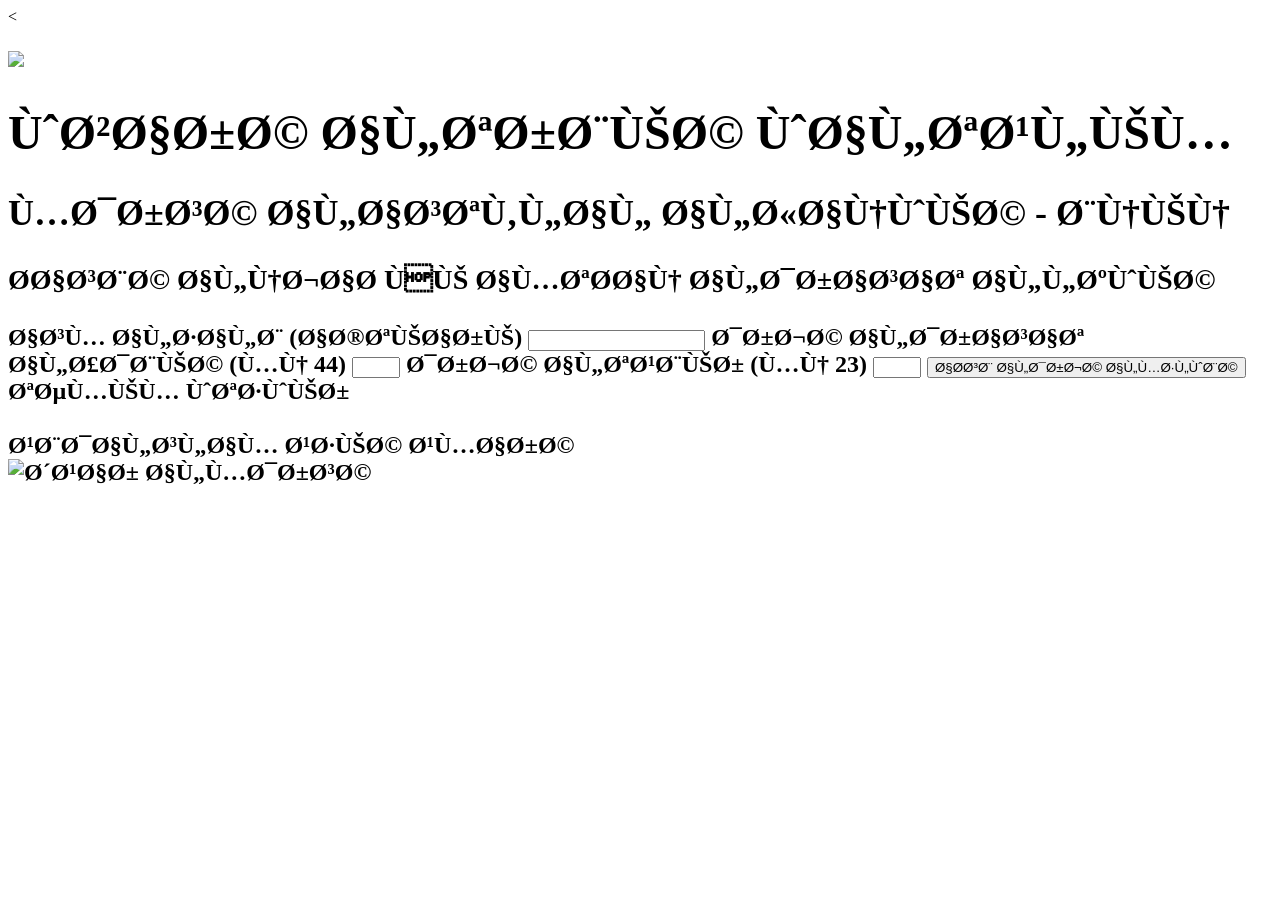
==== index.html @ 4fc02c97 "Add files via upload" ====
<!DOCTYPE html><

<h2

<meta charset="UTF-8">

<meta name="viewport" content="width=device-width, initial-scale=1.0">

<title>حاسبة الدراسات اللغوية</title>

<link rel="stylesheet" href="style.css">

<script src="script.js" defer></script>

</head>

<body>

<div class="container">

<img src="logo.png" class="logo">

<h1>وزارة التربية والتعليم</h1>

<h2>مدرسة الاستقلال الثانوية - بنين</h2>

<h3>حاسبة النجاح في امتحان الدراسات اللغوية</h3>

<div class="card">

<label>اسم الطالب (اختياري)</label>

<input type="text" id="name">

<label>درجة الدراسات الأدبية (من 44)</label>

<input type="number" id="adab" min="0" max="44">

<label>درجة التعبير (من 23)</label>

<input type="number" id="ta3beer" min="0" max="23">

<button onclick="calculate()">

احسب الدرجة المطلوبة

</button>

</div>

<div id="result"></div>

<footer>

تصميم وتطوير

<br><br>

<b>

عبدالسلام عطية عمارة

</b>

</footer>

</div>

</body>

</html>

<img src="logo.jpg" class="logo" alt="شعار المدرسة">
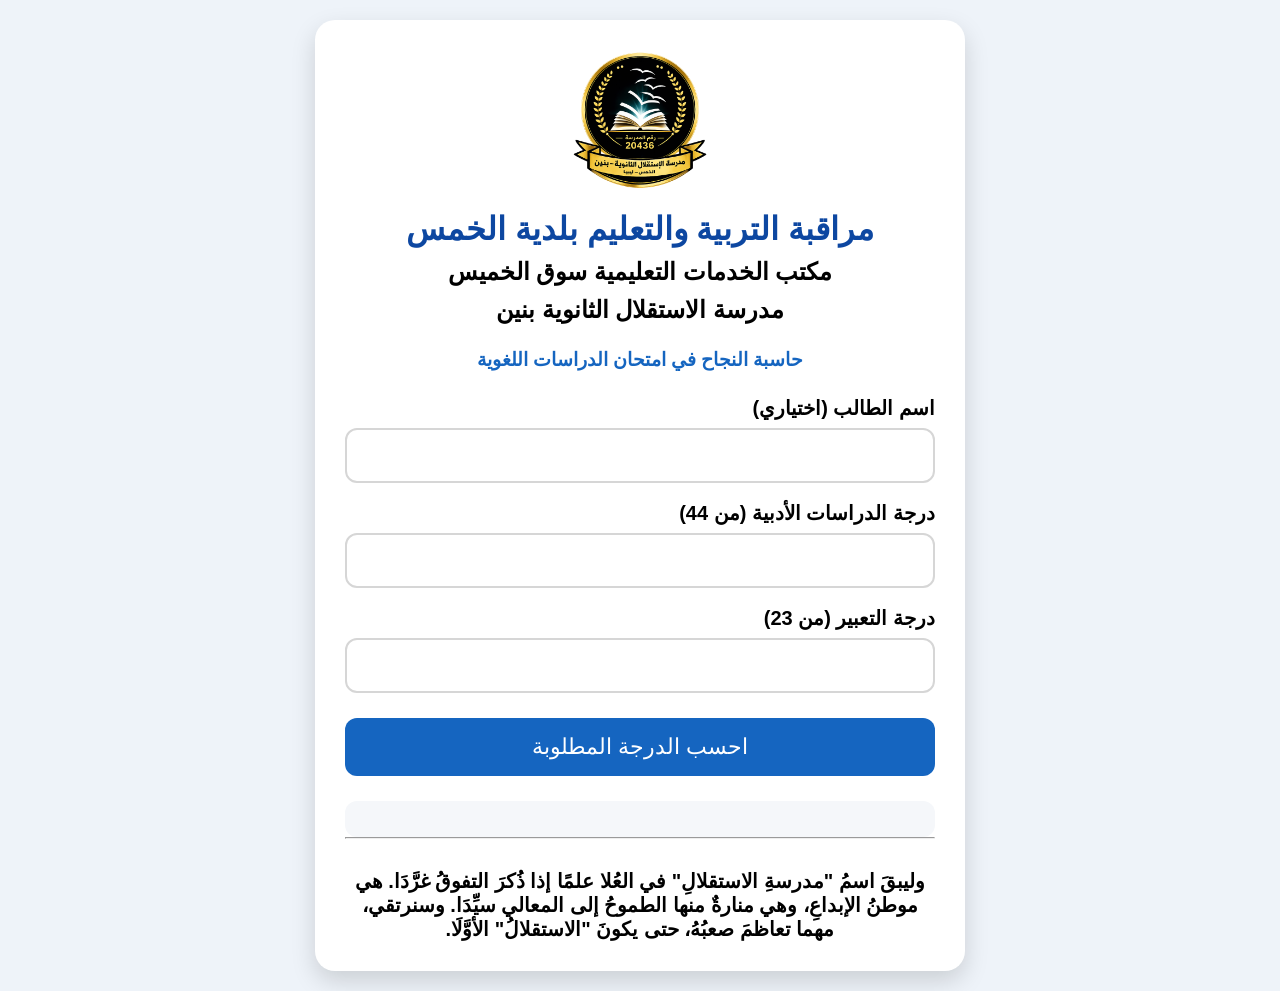
==== commit e541f03d: "Add files via upload" ====
--- a/index.html
+++ b/index.html
@@ -1,6 +1,7 @@
-<!DOCTYPE html><
+<!DOCTYPE html>
+<html lang="ar" dir="rtl">
 
-<h2
+<head>
 
 <meta charset="UTF-8">
 
@@ -10,8 +11,6 @@
 
 <link rel="stylesheet" href="style.css">
 
-<script src="script.js" defer></script>
-
 </head>
 
 <body>
@@ -20,13 +19,13 @@
 
 <img src="logo.png" class="logo">
 
-<h1>وزارة التربية والتعليم</h1>
+<h1>مراقبة التربية والتعليم بلدية الخمس</h1>
 
-<h2>مدرسة الاستقلال الثانوية - بنين</h2>
+<h2>مكتب الخدمات التعليمية سوق الخميس</h2>
+
+<h2>مدرسة الاستقلال الثانوية بنين</h2>
 
 <h3>حاسبة النجاح في امتحان الدراسات اللغوية</h3>
-
-<div class="card">
 
 <label>اسم الطالب (اختياري)</label>
 
@@ -34,7 +33,7 @@
 
 <label>درجة الدراسات الأدبية (من 44)</label>
 
-<input type="number" id="adab" min="0" max="44">
+<input type="number" id="adabi" min="0" max="44">
 
 <label>درجة التعبير (من 23)</label>
 
@@ -46,28 +45,23 @@
 
 </button>
 
+<div id="result"></div>
+
+<hr>
+
+<p class="footer">
+وليبقَ اسمُ "مدرسةِ الاستقلالِ" في العُلا
+علمًا إذا ذُكرَ التفوقُ غرَّدَا.
+هي موطنُ الإبداعِ، وهي منارةٌ
+منها الطموحُ إلى المعالي سيِّدَا.
+وسنرتقي، مهما تعاظمَ صعبُهُ،
+حتى يكونَ "الاستقلالُ" الأوَّلَا.
+</p>
+
 </div>
 
-<div id="result"></div>
-
-<footer>
-
-تصميم وتطوير
-
-<br><br>
-
-<b>
-
-عبدالسلام عطية عمارة
-
-</b>
-
-</footer>
-
-</div>
+<script src="script.js"></script>
 
 </body>
 
 </html>
-
-<img src="logo.jpg" class="logo" alt="شعار المدرسة">
--- a/style.css
+++ b/style.css
@@ -0,0 +1,93 @@
+*{
+    margin:0;
+    padding:0;
+    box-sizing:border-box;
+    font-family:Tahoma,sans-serif;
+}
+
+body{
+    direction:rtl;
+    background:#eef3f9;
+    padding:20px;
+}
+
+.container{
+    max-width:650px;
+    margin:auto;
+    background:#fff;
+    border-radius:20px;
+    padding:30px;
+    box-shadow:0 10px 25px rgba(0,0,0,.15);
+}
+
+.logo{
+    width:140px;
+    display:block;
+    margin:0 auto 20px;
+}
+
+h1{
+    color:#0d47a1;
+    text-align:center;
+    margin-bottom:10px;
+}
+
+h2{
+    text-align:center;
+    margin-bottom:10px;
+}
+
+h3{
+    color:#1565c0;
+    text-align:center;
+    margin:25px 0;
+}
+
+label{
+    display:block;
+    margin-top:18px;
+    margin-bottom:8px;
+    font-size:20px;
+    font-weight:bold;
+}
+
+input{
+    width:100%;
+    padding:14px;
+    border:2px solid #d6d6d6;
+    border-radius:12px;
+    font-size:20px;
+}
+
+button{
+    width:100%;
+    margin-top:25px;
+    padding:16px;
+    border:none;
+    border-radius:12px;
+    background:#1565c0;
+    color:#fff;
+    font-size:22px;
+    cursor:pointer;
+}
+
+button:hover{
+    background:#0d47a1;
+}
+
+#result{
+    margin-top:25px;
+    padding:18px;
+    border-radius:12px;
+    background:#f5f7fa;
+    font-size:22px;
+    text-align:center;
+    line-height:1.8;
+}
+
+.footer{
+    text-align:center;
+    margin-top:30px;
+    font-size:20px;
+    font-weight:bold;
+}
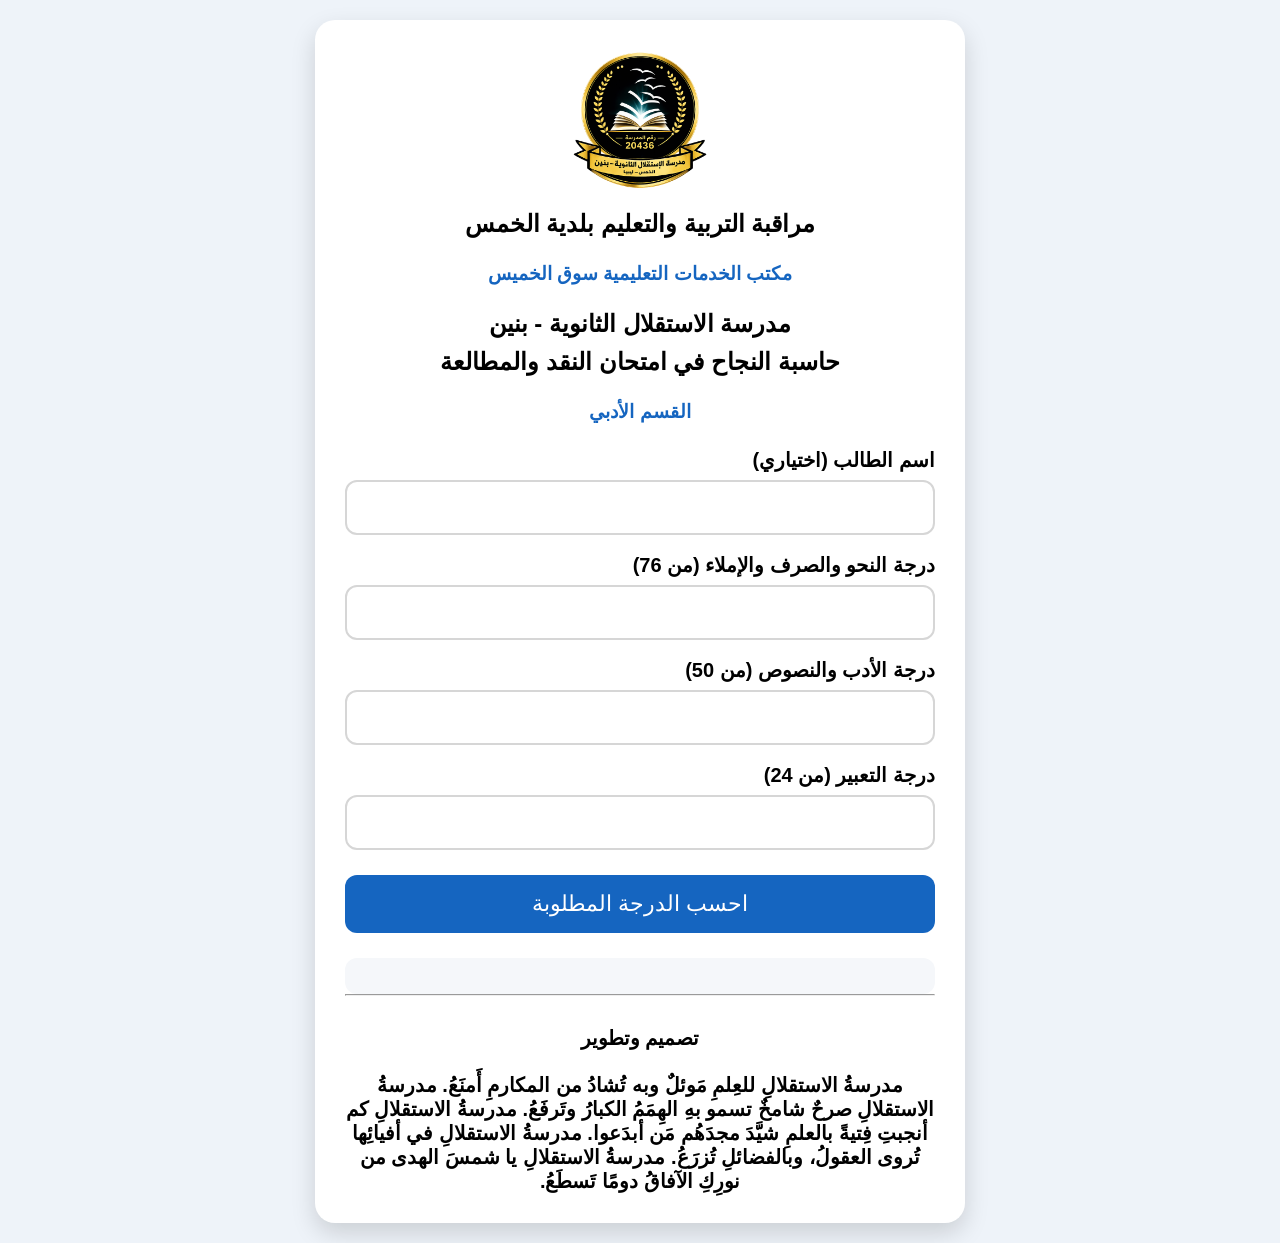
==== commit f7ff7005: "Add files via upload" ====
--- a/index.html
+++ b/index.html
@@ -7,7 +7,7 @@
 
 <meta name="viewport" content="width=device-width, initial-scale=1.0">
 
-<title>حاسبة الدراسات اللغوية</title>
+<title>حاسبة النجاح في امتحان النقد والمطالعة</title>
 
 <link rel="stylesheet" href="style.css">
 
@@ -19,25 +19,31 @@
 
 <img src="logo.png" class="logo">
 
-<h1>مراقبة التربية والتعليم بلدية الخمس</h1>
+<h2>مراقبة التربية والتعليم بلدية الخمس</h2>
 
-<h2>مكتب الخدمات التعليمية سوق الخميس</h2>
+<h3>مكتب الخدمات التعليمية سوق الخميس</h3>
 
-<h2>مدرسة الاستقلال الثانوية بنين</h2>
+<h2>مدرسة الاستقلال الثانوية - بنين</h2>
 
-<h3>حاسبة النجاح في امتحان الدراسات اللغوية</h3>
+<h2>حاسبة النجاح في امتحان النقد والمطالعة</h2>
+
+<h3>القسم الأدبي</h3>
 
 <label>اسم الطالب (اختياري)</label>
 
 <input type="text" id="name">
 
-<label>درجة الدراسات الأدبية (من 44)</label>
+<label>درجة النحو والصرف والإملاء (من 76)</label>
 
-<input type="number" id="adabi" min="0" max="44">
+<input type="number" id="nahw" min="0" max="76">
 
-<label>درجة التعبير (من 23)</label>
+<label>درجة الأدب والنصوص (من 50)</label>
 
-<input type="number" id="ta3beer" min="0" max="23">
+<input type="number" id="adab" min="0" max="50">
+
+<label>درجة التعبير (من 24)</label>
+
+<input type="number" id="ta3beer" min="0" max="24">
 
 <button onclick="calculate()">
 
@@ -50,12 +56,17 @@
 <hr>
 
 <p class="footer">
-وليبقَ اسمُ "مدرسةِ الاستقلالِ" في العُلا
-علمًا إذا ذُكرَ التفوقُ غرَّدَا.
-هي موطنُ الإبداعِ، وهي منارةٌ
-منها الطموحُ إلى المعالي سيِّدَا.
-وسنرتقي، مهما تعاظمَ صعبُهُ،
-حتى يكونَ "الاستقلالُ" الأوَّلَا.
+
+تصميم وتطوير
+
+<br><br>
+
+مدرسةُ الاستقلالِ للعِلمِ مَوئلٌ وبه تُشادُ من المكارمِ أَمنَعُ.
+مدرسةُ الاستقلالِ صرحٌ شامخٌ تسمو بهِ الهِمَمُ الكبارُ وتَرفَعُ.
+مدرسةُ الاستقلالِ كم أنجبتِ فِتيةً بالعلمِ شيَّدَ مجدَهُم مَن أبدَعوا.
+مدرسةُ الاستقلالِ في أفيائِها تُروى العقولُ، وبالفضائلِ تُزرَعُ.
+مدرسةُ الاستقلالِ يا شمسَ الهدى من نورِكِ الآفاقُ دومًا تَسطَعُ.
+
 </p>
 
 </div>
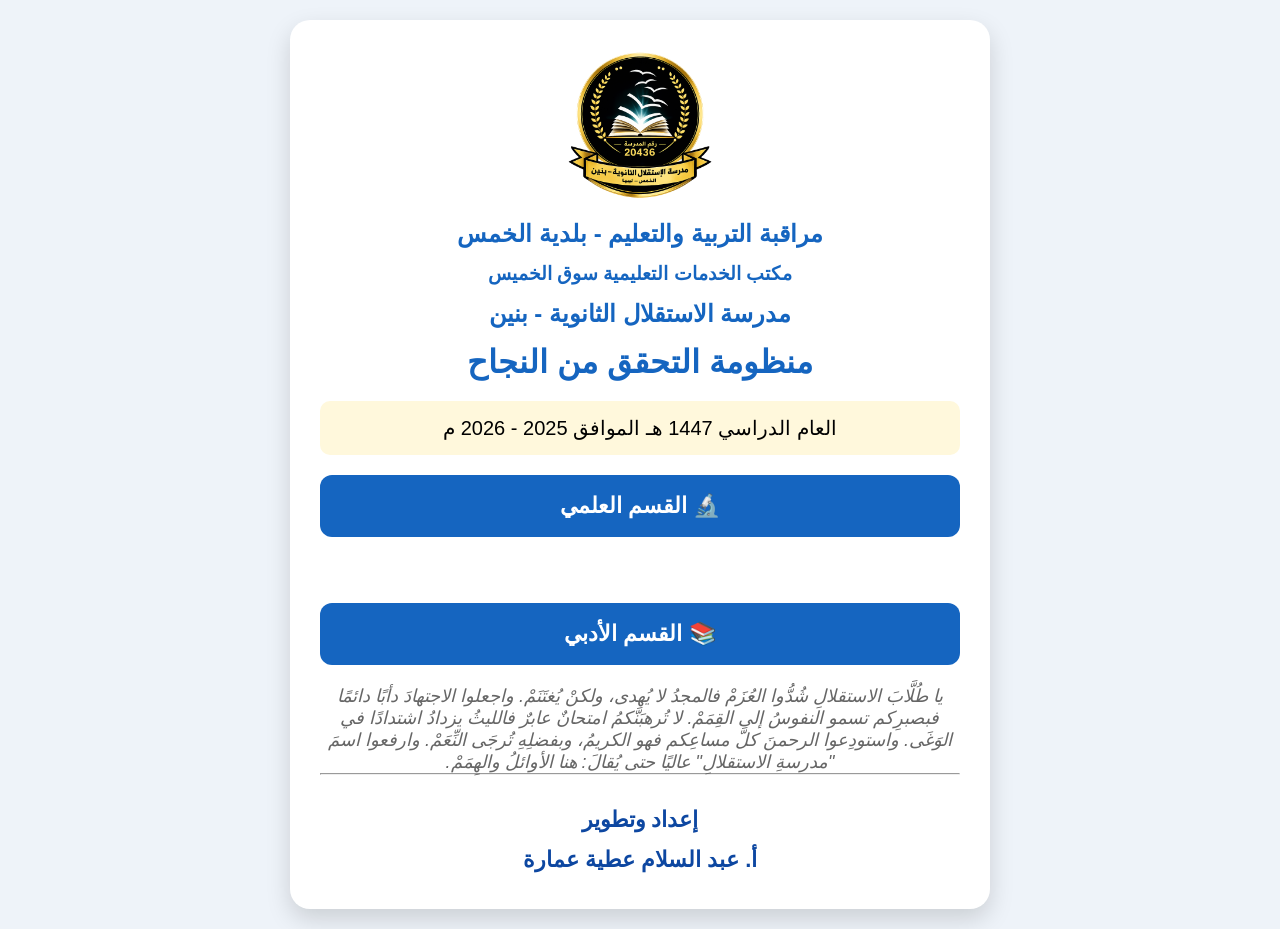
==== commit 58d0074e: "Add files via upload" ====
--- a/index.html
+++ b/index.html
@@ -2,15 +2,10 @@
 <html lang="ar" dir="rtl">
 
 <head>
-
 <meta charset="UTF-8">
-
 <meta name="viewport" content="width=device-width, initial-scale=1.0">
-
-<title>حاسبة النجاح في امتحان النقد والمطالعة</title>
-
+<title>منظومة التحقق من النجاح</title>
 <link rel="stylesheet" href="style.css">
-
 </head>
 
 <body>
@@ -19,60 +14,49 @@
 
 <img src="logo.png" class="logo">
 
-<h2>مراقبة التربية والتعليم بلدية الخمس</h2>
+<h2>مراقبة التربية والتعليم - بلدية الخمس</h2>
 
 <h3>مكتب الخدمات التعليمية سوق الخميس</h3>
 
 <h2>مدرسة الاستقلال الثانوية - بنين</h2>
 
-<h2>حاسبة النجاح في امتحان النقد والمطالعة</h2>
+<h1>منظومة التحقق من النجاح</h1>
 
-<h3>القسم الأدبي</h3>
+<p class="note">
+العام الدراسي 1447 هـ الموافق 2025 - 2026 م
+</p>
 
-<label>اسم الطالب (اختياري)</label>
-
-<input type="text" id="name">
-
-<label>درجة النحو والصرف والإملاء (من 76)</label>
-
-<input type="number" id="nahw" min="0" max="76">
-
-<label>درجة الأدب والنصوص (من 50)</label>
-
-<input type="number" id="adab" min="0" max="50">
-
-<label>درجة التعبير (من 24)</label>
-
-<input type="number" id="ta3beer" min="0" max="24">
-
-<button onclick="calculate()">
-
-احسب الدرجة المطلوبة
-
-</button>
-
-<div id="result"></div>
-
-<hr>
-
-<p class="footer">
-
-تصميم وتطوير
+<a href="elmi.html" class="menu">
+🔬 القسم العلمي
+</a>
 
 <br><br>
 
-مدرسةُ الاستقلالِ للعِلمِ مَوئلٌ وبه تُشادُ من المكارمِ أَمنَعُ.
-مدرسةُ الاستقلالِ صرحٌ شامخٌ تسمو بهِ الهِمَمُ الكبارُ وتَرفَعُ.
-مدرسةُ الاستقلالِ كم أنجبتِ فِتيةً بالعلمِ شيَّدَ مجدَهُم مَن أبدَعوا.
-مدرسةُ الاستقلالِ في أفيائِها تُروى العقولُ، وبالفضائلِ تُزرَعُ.
-مدرسةُ الاستقلالِ يا شمسَ الهدى من نورِكِ الآفاقُ دومًا تَسطَعُ.
+<a href="adabi.html" class="menu">
+📚 القسم الأدبي
+</a>
 
+</div<hr>
+
+<p class="footer">
+يا طُلَّابَ الاستقلالِ شُدُّوا العُزَمْ
+فالمجدُ لا يُهدى، ولكنْ يُغتَنَمْ.
+واجعلوا الاجتهادَ دأبًا دائمًا
+فبصبرِكم تسمو النفوسُ إلى القِمَمْ.
+لا تُرهبَنَّكمُ امتحانٌ عابرٌ
+فالليثُ يزدادُ اشتدادًا في الوَغَى.
+واستودِعوا الرحمنَ كلَّ مساعِكم
+فهو الكريمُ، وبفضلِهِ تُرجَى النِّعَمْ.
+وارفعوا اسمَ "مدرسةِ الاستقلالِ" عاليًا
+حتى يُقالَ: هنا الأوائلُ والهِمَمْ.
 </p>
+<hr>
 
-</div>
-
-<script src="script.js"></script>
+<p class="author">
+إعداد وتطوير<br>
+<b>أ. عبد السلام عطية عمارة</b>
+</p>
 
 </body>
 
-</html>
+</html>
--- a/style.css
+++ b/style.css
@@ -1,93 +1,114 @@
 *{
-    margin:0;
-    padding:0;
-    box-sizing:border-box;
-    font-family:Tahoma,sans-serif;
+margin:0;
+padding:0;
+box-sizing:border-box;
+font-family:Tahoma,sans-serif;
 }
 
 body{
-    direction:rtl;
-    background:#eef3f9;
-    padding:20px;
+direction:rtl;
+background:#eef3f9;
+padding:20px;
 }
 
 .container{
-    max-width:650px;
-    margin:auto;
-    background:#fff;
-    border-radius:20px;
-    padding:30px;
-    box-shadow:0 10px 25px rgba(0,0,0,.15);
+max-width:700px;
+margin:auto;
+background:#fff;
+padding:30px;
+border-radius:20px;
+box-shadow:0 10px 25px rgba(0,0,0,.15);
+text-align:center;
 }
 
 .logo{
-    width:140px;
+width:170px;
+margin-bottom:20px;
+}
+
+h1,h2,h3{
+color:#1565c0;
+margin:15px 0;
+}
+
+.note{
+background:#fff8dc;
+padding:15px;
+margin:20px 0;
+border-radius:10px;
+font-size:20px;
+}
+
+.menu{
+display:block;
+background:#1565c0;
+color:#fff;
+text-decoration:none;
+padding:18px;
+margin:15px 0;
+border-radius:12px;
+font-size:22px;
+font-weight:bold;
+}
+
+.menu:hover{
+background:#0d47a1;
+}
+label{
+display:block;
+text-align:right;
+margin-top:15px;
+margin-bottom:8px;
+font-size:20px;
+font-weight:bold;
+}
+
+input{
+display:block;
+width:100%;
+padding:14px;
+font-size:22px;
+border:2px solid #ccc;
+border-radius:10px;
+margin-bottom:15px;
+}
+
+button{
+display:block;
+width:100%;
+padding:18px;
+font-size:24px;
+background:#1565c0;
+color:white;
+border:none;
+border-radius:12px;
+cursor:pointer;
+margin-top:20px;
+}
+
+button:hover{
+background:#0d47a1;
+}
+.logo{
+    width:150px;
+    height:auto;
     display:block;
     margin:0 auto 20px;
 }
-
-h1{
+.author{
+    margin-top:25px;
+    text-align:center;
     color:#0d47a1;
-    text-align:center;
-    margin-bottom:10px;
-}
-
-h2{
-    text-align:center;
-    margin-bottom:10px;
-}
-
-h3{
-    color:#1565c0;
-    text-align:center;
-    margin:25px 0;
-}
-
-label{
-    display:block;
-    margin-top:18px;
-    margin-bottom:8px;
-    font-size:20px;
+    font-size:22px;
     font-weight:bold;
-}
-
-input{
-    width:100%;
-    padding:14px;
-    border:2px solid #d6d6d6;
-    border-radius:12px;
-    font-size:20px;
-}
-
-button{
-    width:100%;
-    margin-top:25px;
-    padding:16px;
-    border:none;
-    border-radius:12px;
-    background:#1565c0;
-    color:#fff;
-    font-size:22px;
-    cursor:pointer;
-}
-
-button:hover{
-    background:#0d47a1;
-}
-
-#result{
-    margin-top:25px;
-    padding:18px;
-    border-radius:12px;
-    background:#f5f7fa;
-    font-size:22px;
-    text-align:center;
     line-height:1.8;
+    font-family:"Amiri","Scheherazade New","Tahoma",serif;
 }
 
 .footer{
+    margin-top:20px;
     text-align:center;
-    margin-top:30px;
-    font-size:20px;
-    font-weight:bold;
+    color:#666;
+    font-size:18px;
+    font-style:italic;
 }
